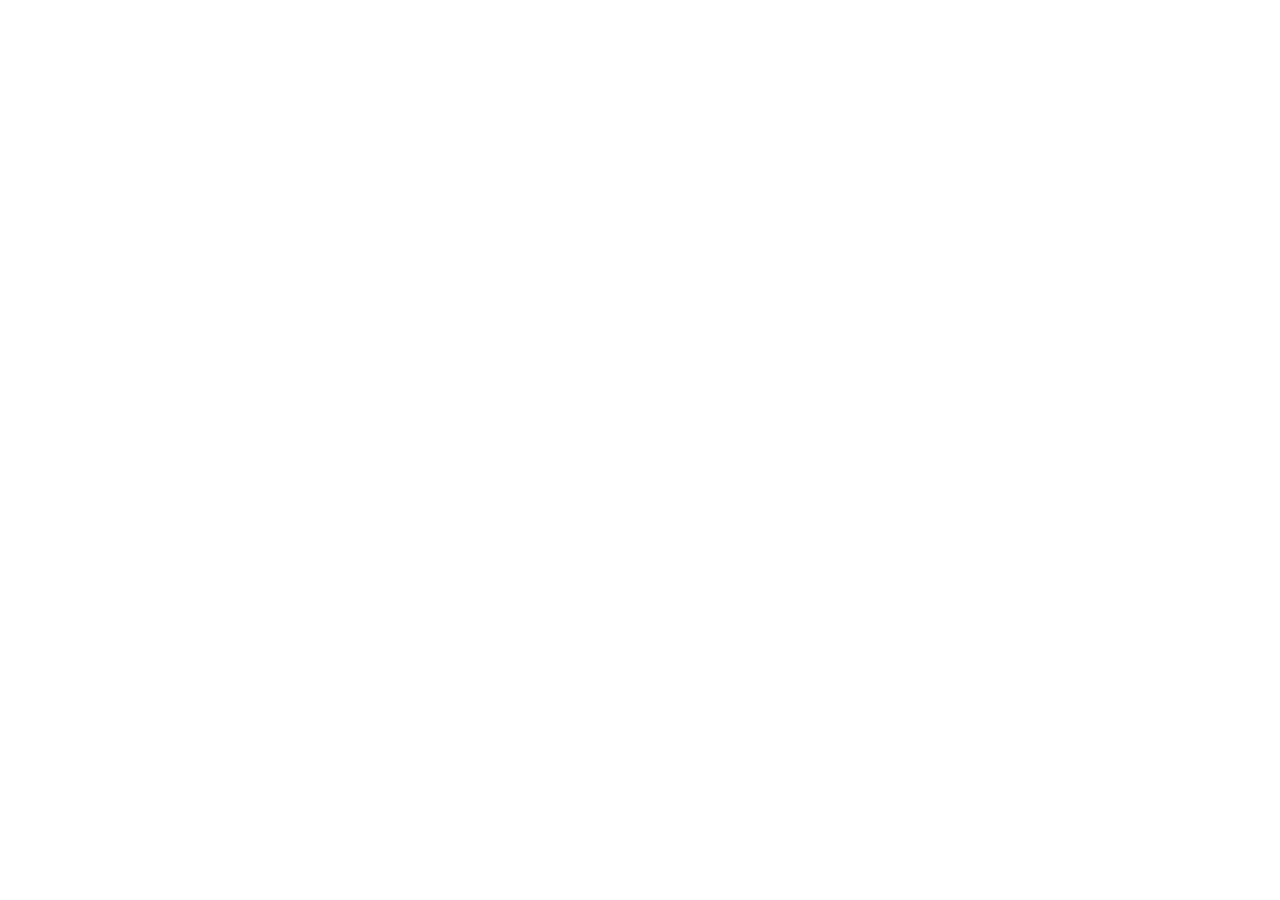
==== index.html @ b7955a7a "Add files via upload" ====
<!DOCTYPE html>
<html lang="en">
  <head>
    <meta charset="UTF-8" />
    <meta name="viewport" content="width=device-width, initial-scale=1.0" />
    <title>San Andreas Coastline RP — Professional GTA V Roleplay</title>
    <meta name="description" content="Join SACRP, a professional and immersive GTA V roleplay community with realistic SOPs, custom CAD/MDT, and active law enforcement, fire/EMS, dispatch, and civilian operations.">
    <meta name="author" content="San Andreas Coastline RP" />

    
    
    <meta property="og:type" content="website" />
    <link rel="preconnect" href="https://fonts.googleapis.com">
    <link rel="preconnect" href="https://fonts.gstatic.com" crossorigin>
    <link href="https://fonts.googleapis.com/css2?family=Inter:wght@400;500;600;700;800;900&display=swap" rel="stylesheet">
    <meta property="og:title" content="San Andreas Coastline RP — Professional GTA V Roleplay">
  <meta name="twitter:title" content="San Andreas Coastline RP — Professional GTA V Roleplay">
  <meta property="og:description" content="Join SACRP, a professional and immersive GTA V roleplay community with realistic SOPs, custom CAD/MDT, and active law enforcement, fire/EMS, dispatch, and civilian operations.">
  <meta name="twitter:description" content="Join SACRP, a professional and immersive GTA V roleplay community with realistic SOPs, custom CAD/MDT, and active law enforcement, fire/EMS, dispatch, and civilian operations.">
  <meta property="og:image" content="https://pub-bb2e103a32db4e198524a2e9ed8f35b4.r2.dev/9eca192d-dc9a-4852-9aa8-565faac01d9c/id-preview-6b76f8a6--c153b52a-9c6c-428d-8d19-faffe24c8e4f.lovable.app-1777432917460.png">
  <meta name="twitter:image" content="https://pub-bb2e103a32db4e198524a2e9ed8f35b4.r2.dev/9eca192d-dc9a-4852-9aa8-565faac01d9c/id-preview-6b76f8a6--c153b52a-9c6c-428d-8d19-faffe24c8e4f.lovable.app-1777432917460.png">
  <meta name="twitter:card" content="summary_large_image">
</head>
  <body>
    <div id="root"></div>
    <script type="module" src="/src/main.tsx"></script>
  </body>
</html>
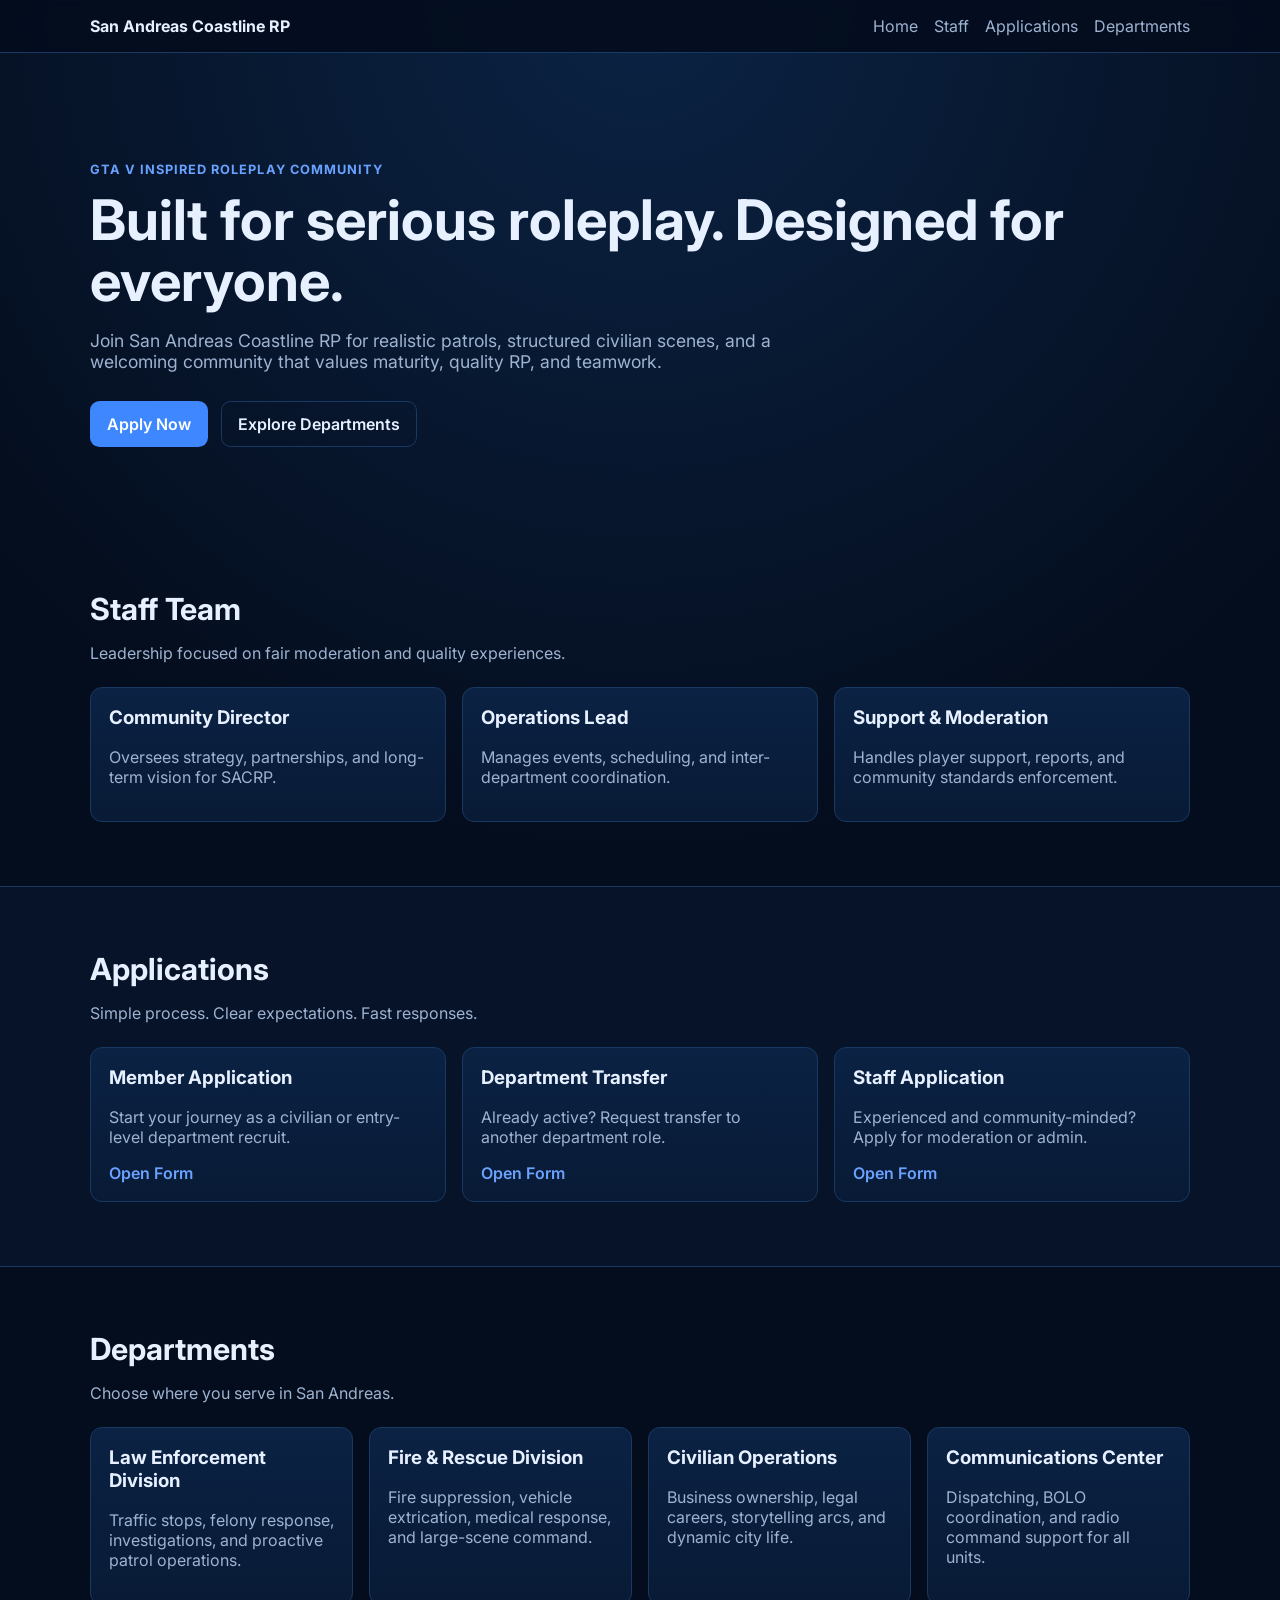
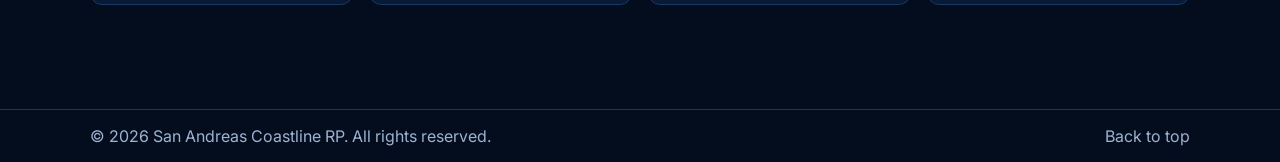
==== commit d1825578: "Build deploy-ready GTA V RP community website" ====
--- a/index.html
+++ b/index.html
@@ -3,26 +3,127 @@
   <head>
     <meta charset="UTF-8" />
     <meta name="viewport" content="width=device-width, initial-scale=1.0" />
-    <title>San Andreas Coastline RP — Professional GTA V Roleplay</title>
-    <meta name="description" content="Join SACRP, a professional and immersive GTA V roleplay community with realistic SOPs, custom CAD/MDT, and active law enforcement, fire/EMS, dispatch, and civilian operations.">
-    <meta name="author" content="San Andreas Coastline RP" />
+    <title>San Andreas Coastline RP | GTA V Roleplay Community</title>
+    <meta
+      name="description"
+      content="San Andreas Coastline RP is a modern GTA V inspired roleplay community with active departments, professional staff, and simple applications."
+    />
+    <meta name="theme-color" content="#07162d" />
+    <link rel="preconnect" href="https://fonts.googleapis.com" />
+    <link rel="preconnect" href="https://fonts.gstatic.com" crossorigin />
+    <link
+      href="https://fonts.googleapis.com/css2?family=Inter:wght@400;500;600;700;800&display=swap"
+      rel="stylesheet"
+    />
+    <link rel="stylesheet" href="./index.css" />
+  </head>
+  <body>
+    <header class="site-header">
+      <div class="container nav-wrap">
+        <a class="brand" href="#home">San Andreas Coastline RP</a>
+        <nav aria-label="Main navigation">
+          <ul class="nav-links">
+            <li><a href="#home">Home</a></li>
+            <li><a href="#staff">Staff</a></li>
+            <li><a href="#applications">Applications</a></li>
+            <li><a href="#departments">Departments</a></li>
+          </ul>
+        </nav>
+      </div>
+    </header>
 
-    
-    
-    <meta property="og:type" content="website" />
-    <link rel="preconnect" href="https://fonts.googleapis.com">
-    <link rel="preconnect" href="https://fonts.gstatic.com" crossorigin>
-    <link href="https://fonts.googleapis.com/css2?family=Inter:wght@400;500;600;700;800;900&display=swap" rel="stylesheet">
-    <meta property="og:title" content="San Andreas Coastline RP — Professional GTA V Roleplay">
-  <meta name="twitter:title" content="San Andreas Coastline RP — Professional GTA V Roleplay">
-  <meta property="og:description" content="Join SACRP, a professional and immersive GTA V roleplay community with realistic SOPs, custom CAD/MDT, and active law enforcement, fire/EMS, dispatch, and civilian operations.">
-  <meta name="twitter:description" content="Join SACRP, a professional and immersive GTA V roleplay community with realistic SOPs, custom CAD/MDT, and active law enforcement, fire/EMS, dispatch, and civilian operations.">
-  <meta property="og:image" content="https://pub-bb2e103a32db4e198524a2e9ed8f35b4.r2.dev/9eca192d-dc9a-4852-9aa8-565faac01d9c/id-preview-6b76f8a6--c153b52a-9c6c-428d-8d19-faffe24c8e4f.lovable.app-1777432917460.png">
-  <meta name="twitter:image" content="https://pub-bb2e103a32db4e198524a2e9ed8f35b4.r2.dev/9eca192d-dc9a-4852-9aa8-565faac01d9c/id-preview-6b76f8a6--c153b52a-9c6c-428d-8d19-faffe24c8e4f.lovable.app-1777432917460.png">
-  <meta name="twitter:card" content="summary_large_image">
-</head>
-  <body>
-    <div id="root"></div>
-    <script type="module" src="/src/main.tsx"></script>
+    <main>
+      <section id="home" class="hero">
+        <div class="container">
+          <p class="eyebrow">GTA V Inspired Roleplay Community</p>
+          <h1>Built for serious roleplay. Designed for everyone.</h1>
+          <p class="lead">
+            Join San Andreas Coastline RP for realistic patrols, structured civilian scenes,
+            and a welcoming community that values maturity, quality RP, and teamwork.
+          </p>
+          <div class="hero-actions">
+            <a class="btn btn-primary" href="#applications">Apply Now</a>
+            <a class="btn btn-outline" href="#departments">Explore Departments</a>
+          </div>
+        </div>
+      </section>
+
+      <section id="staff" class="section">
+        <div class="container">
+          <h2>Staff Team</h2>
+          <p class="section-intro">Leadership focused on fair moderation and quality experiences.</p>
+          <div class="grid cards-3">
+            <article class="card">
+              <h3>Community Director</h3>
+              <p>Oversees strategy, partnerships, and long-term vision for SACRP.</p>
+            </article>
+            <article class="card">
+              <h3>Operations Lead</h3>
+              <p>Manages events, scheduling, and inter-department coordination.</p>
+            </article>
+            <article class="card">
+              <h3>Support & Moderation</h3>
+              <p>Handles player support, reports, and community standards enforcement.</p>
+            </article>
+          </div>
+        </div>
+      </section>
+
+      <section id="applications" class="section alt">
+        <div class="container">
+          <h2>Applications</h2>
+          <p class="section-intro">Simple process. Clear expectations. Fast responses.</p>
+          <div class="grid cards-3">
+            <article class="card">
+              <h3>Member Application</h3>
+              <p>Start your journey as a civilian or entry-level department recruit.</p>
+              <a class="inline-link" href="#">Open Form</a>
+            </article>
+            <article class="card">
+              <h3>Department Transfer</h3>
+              <p>Already active? Request transfer to another department role.</p>
+              <a class="inline-link" href="#">Open Form</a>
+            </article>
+            <article class="card">
+              <h3>Staff Application</h3>
+              <p>Experienced and community-minded? Apply for moderation or admin.</p>
+              <a class="inline-link" href="#">Open Form</a>
+            </article>
+          </div>
+        </div>
+      </section>
+
+      <section id="departments" class="section">
+        <div class="container">
+          <h2>Departments</h2>
+          <p class="section-intro">Choose where you serve in San Andreas.</p>
+          <div class="grid cards-2">
+            <article class="card">
+              <h3>Law Enforcement Division</h3>
+              <p>Traffic stops, felony response, investigations, and proactive patrol operations.</p>
+            </article>
+            <article class="card">
+              <h3>Fire & Rescue Division</h3>
+              <p>Fire suppression, vehicle extrication, medical response, and large-scene command.</p>
+            </article>
+            <article class="card">
+              <h3>Civilian Operations</h3>
+              <p>Business ownership, legal careers, storytelling arcs, and dynamic city life.</p>
+            </article>
+            <article class="card">
+              <h3>Communications Center</h3>
+              <p>Dispatching, BOLO coordination, and radio command support for all units.</p>
+            </article>
+          </div>
+        </div>
+      </section>
+    </main>
+
+    <footer class="site-footer">
+      <div class="container footer-wrap">
+        <p>© 2026 San Andreas Coastline RP. All rights reserved.</p>
+        <a href="#home">Back to top</a>
+      </div>
+    </footer>
   </body>
 </html>
--- a/index.css
+++ b/index.css
@@ -0,0 +1,183 @@
+:root {
+  --bg: #040d1d;
+  --bg-alt: #081a34;
+  --panel: #0b2244;
+  --line: #183961;
+  --text: #e7f0ff;
+  --muted: #9eb3d1;
+  --accent: #3f87ff;
+  --accent-soft: #6aa2ff;
+}
+
+* {
+  box-sizing: border-box;
+}
+
+html,
+body {
+  margin: 0;
+  padding: 0;
+  font-family: Inter, system-ui, -apple-system, Segoe UI, Roboto, sans-serif;
+  color: var(--text);
+  background: radial-gradient(circle at top, #0b2344 0%, var(--bg) 45%);
+}
+
+.container {
+  width: min(1100px, 92vw);
+  margin: 0 auto;
+}
+
+.site-header {
+  position: sticky;
+  top: 0;
+  background: rgba(4, 13, 29, 0.9);
+  border-bottom: 1px solid var(--line);
+  backdrop-filter: blur(8px);
+}
+
+.nav-wrap,
+.footer-wrap {
+  display: flex;
+  justify-content: space-between;
+  align-items: center;
+  gap: 1rem;
+  padding: 1rem 0;
+}
+
+.brand {
+  color: var(--text);
+  text-decoration: none;
+  font-weight: 700;
+}
+
+.nav-links {
+  list-style: none;
+  display: flex;
+  gap: 1rem;
+  margin: 0;
+  padding: 0;
+}
+
+.nav-links a,
+.site-footer a {
+  color: var(--muted);
+  text-decoration: none;
+}
+
+.nav-links a:hover,
+.site-footer a:hover,
+.inline-link:hover {
+  color: var(--accent-soft);
+}
+
+.hero {
+  padding: 6rem 0 5rem;
+}
+
+.eyebrow {
+  color: var(--accent-soft);
+  text-transform: uppercase;
+  letter-spacing: 0.08em;
+  font-size: 0.8rem;
+  font-weight: 700;
+}
+
+h1 {
+  font-size: clamp(2rem, 5vw, 3.5rem);
+  line-height: 1.1;
+  margin: 0.3rem 0 1rem;
+}
+
+.lead {
+  max-width: 720px;
+  color: var(--muted);
+  font-size: 1.1rem;
+}
+
+.hero-actions {
+  margin-top: 1.8rem;
+  display: flex;
+  flex-wrap: wrap;
+  gap: 0.8rem;
+}
+
+.btn {
+  border-radius: 0.6rem;
+  padding: 0.75rem 1rem;
+  text-decoration: none;
+  font-weight: 600;
+  border: 1px solid transparent;
+}
+
+.btn-primary {
+  background: var(--accent);
+  color: #fff;
+}
+
+.btn-outline {
+  border-color: var(--line);
+  color: var(--text);
+}
+
+.section {
+  padding: 4rem 0;
+}
+
+.section.alt {
+  background: rgba(8, 26, 52, 0.5);
+  border-block: 1px solid var(--line);
+}
+
+h2 {
+  font-size: 1.9rem;
+  margin: 0 0 0.5rem;
+}
+
+.section-intro {
+  color: var(--muted);
+  margin-bottom: 1.5rem;
+}
+
+.grid {
+  display: grid;
+  gap: 1rem;
+}
+
+.cards-3 {
+  grid-template-columns: repeat(auto-fit, minmax(220px, 1fr));
+}
+
+.cards-2 {
+  grid-template-columns: repeat(auto-fit, minmax(260px, 1fr));
+}
+
+.card {
+  background: linear-gradient(180deg, var(--panel), #081a35);
+  border: 1px solid var(--line);
+  border-radius: 0.75rem;
+  padding: 1.1rem;
+}
+
+.card h3 {
+  margin-top: 0;
+}
+
+.card p {
+  color: var(--muted);
+}
+
+.inline-link {
+  color: var(--accent-soft);
+  text-decoration: none;
+  font-weight: 600;
+}
+
+.site-footer {
+  border-top: 1px solid var(--line);
+  margin-top: 2.5rem;
+}
+
+.site-footer p {
+  margin: 0;
+  color: var(--muted);
+}
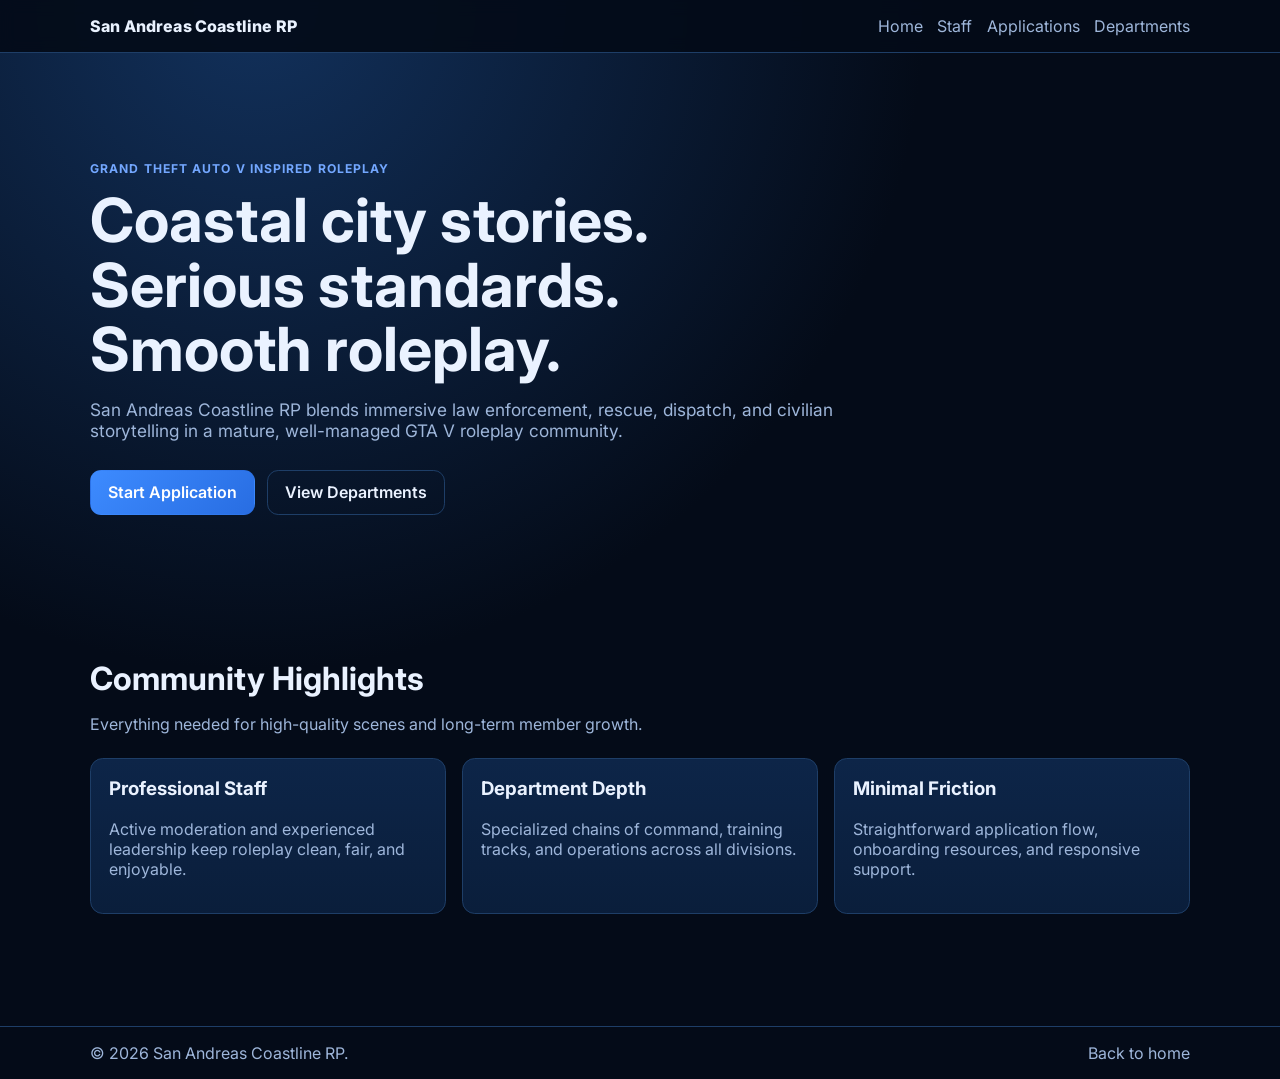
==== commit 1e9f9214: "Convert SACRP site to multi-page GitHub Pages structure" ====
--- a/index.html
+++ b/index.html
@@ -3,127 +3,19 @@
   <head>
     <meta charset="UTF-8" />
     <meta name="viewport" content="width=device-width, initial-scale=1.0" />
-    <title>San Andreas Coastline RP | GTA V Roleplay Community</title>
-    <meta
-      name="description"
-      content="San Andreas Coastline RP is a modern GTA V inspired roleplay community with active departments, professional staff, and simple applications."
-    />
-    <meta name="theme-color" content="#07162d" />
+    <title>San Andreas Coastline RP | Home</title>
+    <meta name="description" content="San Andreas Coastline RP is a modern GTA V inspired roleplay community." />
     <link rel="preconnect" href="https://fonts.googleapis.com" />
     <link rel="preconnect" href="https://fonts.gstatic.com" crossorigin />
-    <link
-      href="https://fonts.googleapis.com/css2?family=Inter:wght@400;500;600;700;800&display=swap"
-      rel="stylesheet"
-    />
+    <link href="https://fonts.googleapis.com/css2?family=Inter:wght@400;500;600;700;800&display=swap" rel="stylesheet" />
     <link rel="stylesheet" href="./index.css" />
   </head>
   <body>
-    <header class="site-header">
-      <div class="container nav-wrap">
-        <a class="brand" href="#home">San Andreas Coastline RP</a>
-        <nav aria-label="Main navigation">
-          <ul class="nav-links">
-            <li><a href="#home">Home</a></li>
-            <li><a href="#staff">Staff</a></li>
-            <li><a href="#applications">Applications</a></li>
-            <li><a href="#departments">Departments</a></li>
-          </ul>
-        </nav>
-      </div>
-    </header>
-
+    <header class="site-header"><div class="container nav-wrap"><a class="brand" href="./index.html">San Andreas Coastline RP</a><nav><ul class="nav-links"><li><a href="./index.html">Home</a></li><li><a href="./staff.html">Staff</a></li><li><a href="./applications.html">Applications</a></li><li><a href="./departments/law-enforcement.html">Departments</a></li></ul></nav></div></header>
     <main>
-      <section id="home" class="hero">
-        <div class="container">
-          <p class="eyebrow">GTA V Inspired Roleplay Community</p>
-          <h1>Built for serious roleplay. Designed for everyone.</h1>
-          <p class="lead">
-            Join San Andreas Coastline RP for realistic patrols, structured civilian scenes,
-            and a welcoming community that values maturity, quality RP, and teamwork.
-          </p>
-          <div class="hero-actions">
-            <a class="btn btn-primary" href="#applications">Apply Now</a>
-            <a class="btn btn-outline" href="#departments">Explore Departments</a>
-          </div>
-        </div>
-      </section>
-
-      <section id="staff" class="section">
-        <div class="container">
-          <h2>Staff Team</h2>
-          <p class="section-intro">Leadership focused on fair moderation and quality experiences.</p>
-          <div class="grid cards-3">
-            <article class="card">
-              <h3>Community Director</h3>
-              <p>Oversees strategy, partnerships, and long-term vision for SACRP.</p>
-            </article>
-            <article class="card">
-              <h3>Operations Lead</h3>
-              <p>Manages events, scheduling, and inter-department coordination.</p>
-            </article>
-            <article class="card">
-              <h3>Support & Moderation</h3>
-              <p>Handles player support, reports, and community standards enforcement.</p>
-            </article>
-          </div>
-        </div>
-      </section>
-
-      <section id="applications" class="section alt">
-        <div class="container">
-          <h2>Applications</h2>
-          <p class="section-intro">Simple process. Clear expectations. Fast responses.</p>
-          <div class="grid cards-3">
-            <article class="card">
-              <h3>Member Application</h3>
-              <p>Start your journey as a civilian or entry-level department recruit.</p>
-              <a class="inline-link" href="#">Open Form</a>
-            </article>
-            <article class="card">
-              <h3>Department Transfer</h3>
-              <p>Already active? Request transfer to another department role.</p>
-              <a class="inline-link" href="#">Open Form</a>
-            </article>
-            <article class="card">
-              <h3>Staff Application</h3>
-              <p>Experienced and community-minded? Apply for moderation or admin.</p>
-              <a class="inline-link" href="#">Open Form</a>
-            </article>
-          </div>
-        </div>
-      </section>
-
-      <section id="departments" class="section">
-        <div class="container">
-          <h2>Departments</h2>
-          <p class="section-intro">Choose where you serve in San Andreas.</p>
-          <div class="grid cards-2">
-            <article class="card">
-              <h3>Law Enforcement Division</h3>
-              <p>Traffic stops, felony response, investigations, and proactive patrol operations.</p>
-            </article>
-            <article class="card">
-              <h3>Fire & Rescue Division</h3>
-              <p>Fire suppression, vehicle extrication, medical response, and large-scene command.</p>
-            </article>
-            <article class="card">
-              <h3>Civilian Operations</h3>
-              <p>Business ownership, legal careers, storytelling arcs, and dynamic city life.</p>
-            </article>
-            <article class="card">
-              <h3>Communications Center</h3>
-              <p>Dispatching, BOLO coordination, and radio command support for all units.</p>
-            </article>
-          </div>
-        </div>
-      </section>
+      <section class="hero"><div class="container"><p class="eyebrow">Grand Theft Auto V Inspired Roleplay</p><h1>Coastal city stories. Serious standards. Smooth roleplay.</h1><p class="lead">San Andreas Coastline RP blends immersive law enforcement, rescue, dispatch, and civilian storytelling in a mature, well-managed GTA V roleplay community.</p><div class="hero-actions"><a class="btn btn-primary" href="./applications.html">Start Application</a><a class="btn btn-outline" href="./departments/law-enforcement.html">View Departments</a></div></div></section>
+      <section class="section"><div class="container"><h2>Community Highlights</h2><p class="section-intro">Everything needed for high-quality scenes and long-term member growth.</p><div class="grid cards-3"><article class="card"><h3>Professional Staff</h3><p>Active moderation and experienced leadership keep roleplay clean, fair, and enjoyable.</p></article><article class="card"><h3>Department Depth</h3><p>Specialized chains of command, training tracks, and operations across all divisions.</p></article><article class="card"><h3>Minimal Friction</h3><p>Straightforward application flow, onboarding resources, and responsive support.</p></article></div></div></section>
     </main>
-
-    <footer class="site-footer">
-      <div class="container footer-wrap">
-        <p>© 2026 San Andreas Coastline RP. All rights reserved.</p>
-        <a href="#home">Back to top</a>
-      </div>
-    </footer>
+    <footer class="site-footer"><div class="container footer-wrap"><p>© 2026 San Andreas Coastline RP.</p><a href="./index.html">Back to home</a></div></footer>
   </body>
 </html>
--- a/index.css
+++ b/index.css
@@ -1,183 +1,59 @@
 :root {
-  --bg: #040d1d;
-  --bg-alt: #081a34;
-  --panel: #0b2244;
-  --line: #183961;
-  --text: #e7f0ff;
-  --muted: #9eb3d1;
-  --accent: #3f87ff;
-  --accent-soft: #6aa2ff;
+  --bg: #040b18;
+  --bg-soft: #091a33;
+  --panel: #0d2548;
+  --panel-2: #0a1e3b;
+  --line: #1e3e67;
+  --text: #eaf2ff;
+  --muted: #9eb6da;
+  --accent: #3d8bff;
+  --accent-2: #73a7ff;
 }
-
-* {
-  box-sizing: border-box;
-}
-
-html,
+* { box-sizing: border-box; }
+html, body { margin: 0; padding: 0; }
 body {
-  margin: 0;
-  padding: 0;
   font-family: Inter, system-ui, -apple-system, Segoe UI, Roboto, sans-serif;
   color: var(--text);
-  background: radial-gradient(circle at top, #0b2344 0%, var(--bg) 45%);
+  background: radial-gradient(circle at 20% 0%, #12315c, var(--bg) 45%);
+  min-height: 100vh;
 }
-
-.container {
-  width: min(1100px, 92vw);
-  margin: 0 auto;
-}
-
+.container { width: min(1100px, 92vw); margin: 0 auto; }
 .site-header {
-  position: sticky;
-  top: 0;
-  background: rgba(4, 13, 29, 0.9);
+  position: sticky; top: 0; z-index: 10;
   border-bottom: 1px solid var(--line);
+  background: rgba(4, 11, 24, 0.92);
   backdrop-filter: blur(8px);
 }
-
-.nav-wrap,
-.footer-wrap {
-  display: flex;
-  justify-content: space-between;
-  align-items: center;
-  gap: 1rem;
-  padding: 1rem 0;
+.nav-wrap, .footer-wrap { display:flex; align-items:center; justify-content:space-between; gap:1rem; padding: 1rem 0; }
+.brand { color: var(--text); text-decoration:none; font-weight:800; letter-spacing:.01em; }
+.nav-links { list-style:none; display:flex; flex-wrap:wrap; gap:.9rem; margin:0; padding:0; }
+.nav-links a, .site-footer a { color: var(--muted); text-decoration:none; }
+.nav-links a:hover, .site-footer a:hover, .inline-link:hover { color: var(--accent-2); }
+.hero { padding: 6rem 0 5rem; }
+.eyebrow { color: var(--accent-2); text-transform:uppercase; letter-spacing:.09em; font-size:.76rem; font-weight:700; }
+h1 { font-size: clamp(2.1rem, 5vw, 3.8rem); line-height:1.06; margin: .5rem 0 1rem; max-width: 14ch; }
+.lead { max-width: 760px; color: var(--muted); font-size:1.08rem; }
+.hero-actions { margin-top: 1.8rem; display:flex; flex-wrap:wrap; gap:.8rem; }
+.btn { border:1px solid transparent; border-radius:.7rem; padding:.72rem 1.05rem; text-decoration:none; font-weight:600; }
+.btn-primary { background: linear-gradient(135deg, var(--accent), #286de2); color:#fff; }
+.btn-outline { border-color:var(--line); color:var(--text); }
+.section { padding: 4rem 0; }
+.section.alt { background: rgba(9, 26, 51, .55); border-block: 1px solid var(--line); }
+h2 { margin: 0 0 .4rem; font-size: 2rem; }
+.section-intro { color:var(--muted); margin-bottom:1.5rem; }
+.grid { display:grid; gap:1rem; }
+.cards-3 { grid-template-columns: repeat(auto-fit, minmax(220px, 1fr)); }
+.cards-2 { grid-template-columns: repeat(auto-fit, minmax(250px, 1fr)); }
+.card { background: linear-gradient(180deg, var(--panel), var(--panel-2)); border:1px solid var(--line); border-radius:.8rem; padding:1.15rem; }
+.card h3 { margin-top:0; }
+.card p { color:var(--muted); }
+.inline-link { color:var(--accent-2); font-weight:600; text-decoration:none; }
+.page-hero { padding: 4.5rem 0 2.5rem; }
+.page-hero h1 { max-width: 100%; }
+.breadcrumb { color: var(--muted); font-size:.94rem; margin-bottom:.8rem; }
+.breadcrumb a { color: var(--accent-2); text-decoration:none; }
+.site-footer { border-top:1px solid var(--line); margin-top:3rem; }
+.site-footer p { margin:0; color:var(--muted); }
+@media (max-width: 760px) {
+  .nav-wrap, .footer-wrap { flex-direction: column; align-items: flex-start; }
 }
-
-.brand {
-  color: var(--text);
-  text-decoration: none;
-  font-weight: 700;
-}
-
-.nav-links {
-  list-style: none;
-  display: flex;
-  gap: 1rem;
-  margin: 0;
-  padding: 0;
-}
-
-.nav-links a,
-.site-footer a {
-  color: var(--muted);
-  text-decoration: none;
-}
-
-.nav-links a:hover,
-.site-footer a:hover,
-.inline-link:hover {
-  color: var(--accent-soft);
-}
-
-.hero {
-  padding: 6rem 0 5rem;
-}
-
-.eyebrow {
-  color: var(--accent-soft);
-  text-transform: uppercase;
-  letter-spacing: 0.08em;
-  font-size: 0.8rem;
-  font-weight: 700;
-}
-
-h1 {
-  font-size: clamp(2rem, 5vw, 3.5rem);
-  line-height: 1.1;
-  margin: 0.3rem 0 1rem;
-}
-
-.lead {
-  max-width: 720px;
-  color: var(--muted);
-  font-size: 1.1rem;
-}
-
-.hero-actions {
-  margin-top: 1.8rem;
-  display: flex;
-  flex-wrap: wrap;
-  gap: 0.8rem;
-}
-
-.btn {
-  border-radius: 0.6rem;
-  padding: 0.75rem 1rem;
-  text-decoration: none;
-  font-weight: 600;
-  border: 1px solid transparent;
-}
-
-.btn-primary {
-  background: var(--accent);
-  color: #fff;
-}
-
-.btn-outline {
-  border-color: var(--line);
-  color: var(--text);
-}
-
-.section {
-  padding: 4rem 0;
-}
-
-.section.alt {
-  background: rgba(8, 26, 52, 0.5);
-  border-block: 1px solid var(--line);
-}
-
-h2 {
-  font-size: 1.9rem;
-  margin: 0 0 0.5rem;
-}
-
-.section-intro {
-  color: var(--muted);
-  margin-bottom: 1.5rem;
-}
-
-.grid {
-  display: grid;
-  gap: 1rem;
-}
-
-.cards-3 {
-  grid-template-columns: repeat(auto-fit, minmax(220px, 1fr));
-}
-
-.cards-2 {
-  grid-template-columns: repeat(auto-fit, minmax(260px, 1fr));
-}
-
-.card {
-  background: linear-gradient(180deg, var(--panel), #081a35);
-  border: 1px solid var(--line);
-  border-radius: 0.75rem;
-  padding: 1.1rem;
-}
-
-.card h3 {
-  margin-top: 0;
-}
-
-.card p {
-  color: var(--muted);
-}
-
-.inline-link {
-  color: var(--accent-soft);
-  text-decoration: none;
-  font-weight: 600;
-}
-
-.site-footer {
-  border-top: 1px solid var(--line);
-  margin-top: 2.5rem;
-}
-
-.site-footer p {
-  margin: 0;
-  color: var(--muted);
-}
